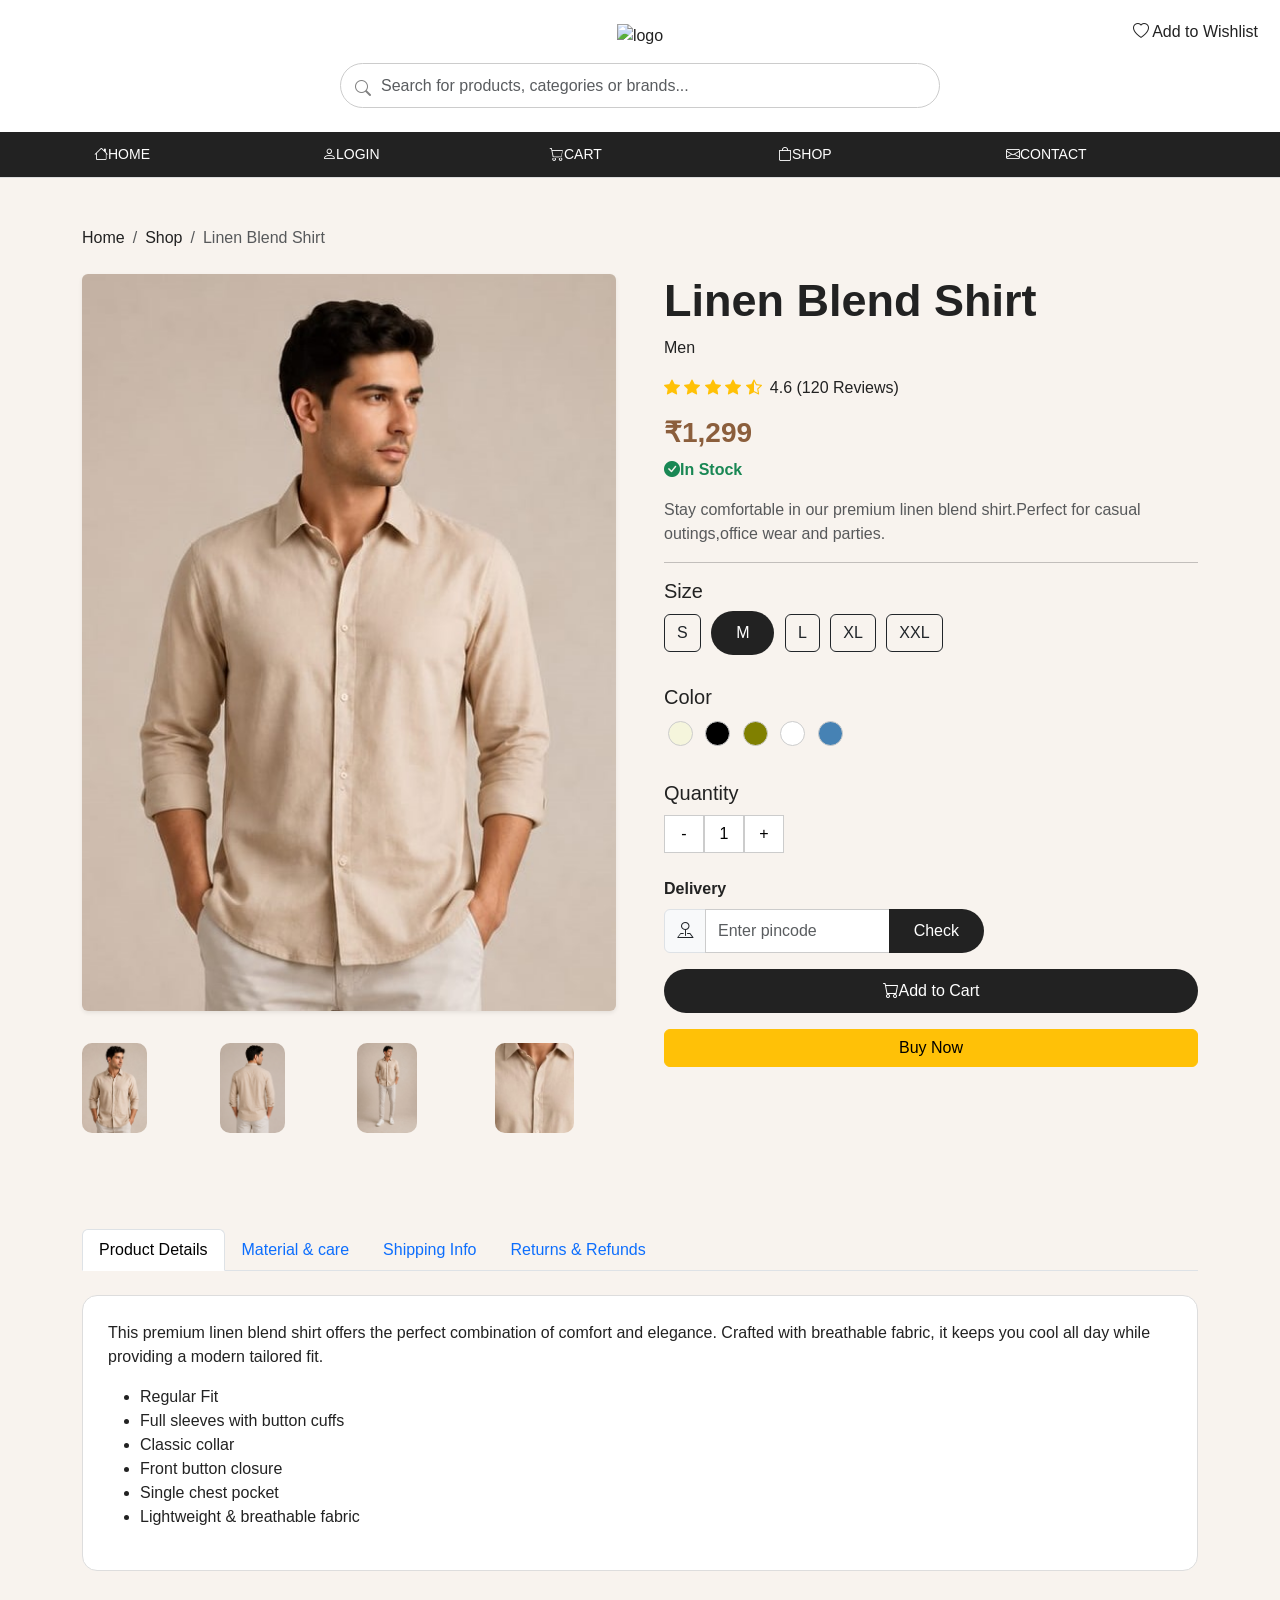
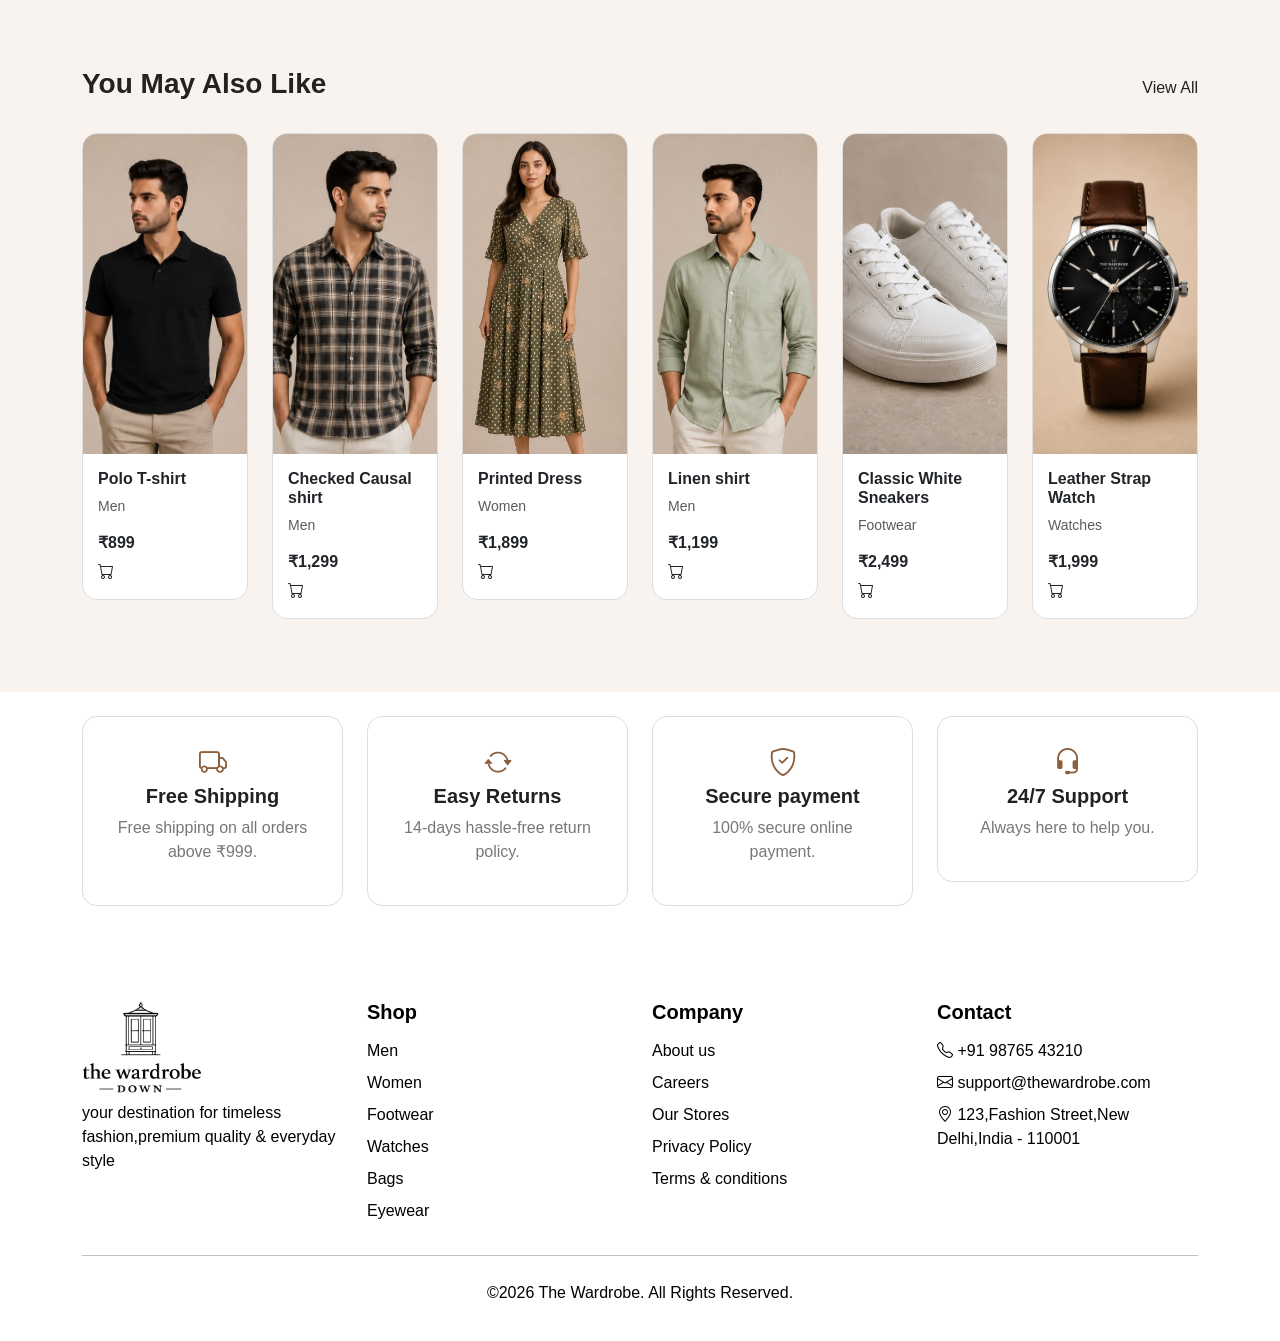
==== product.html @ a0ea41f4 "Add files via upload" ====
<!DOCTYPE html>
<html lang="en">
<head>
    <meta charset="UTF-8">
    <meta name="viewport" content="width=device-width, initial-scale=1.0">
    <title>The Wardrobe . Product</title>
    <link rel="stylesheet" href="bootstrap.css">
    <link rel="stylesheet" href="https://cdn.jsdelivr.net/npm/bootstrap-icons@1.13.1/font/bootstrap-icons.min.css">
    <link rel="stylesheet" href="style.css">
</head>
<body>
    <header>
                <div class="container text-center py-4">
                    <img src="assests/logo1.jpg" width="200" alt="logo">
                    <div class="search-box mx-auto">
                      <i class="bi bi-search"></i>
                      <input type="text" class="form-control" placeholder="Search for products, categories or brands...">
                    </div>
                </div>
                <div class="icon-bar">
                    <div class="container">
                        <div class="row text">
                            <div class="col">
                                <a href="index.html"><i class="bi bi-house"></i>HOME</a>
                            </div>
                            <div class="col">
                               <a href="login.html"><i class="bi bi-person"></i>LOGIN</a>
                            </div>
                            <div class="col">
                                <a href="cart.html"><i class="bi bi-cart"></i>CART</a>
                            </div>
                            <div class="col">
                                <a href="products.html"><i class="bi bi-bag"></i>SHOP</a>
                            </div>
                            <div class="col">
                                <a href="contact.html"><i class="bi bi-envelope"></i>CONTACT</a>
                            </div>
                        </div>
                    </div>
                </div>
    </header>
    <main>
        <section class="product-page py-5">
            <div class="container">
                <nav aria-label="breadcrumb" class="mb-4">
                    <ol class="breadcrumb">
                        <li class="breadcrumb-item"><a href="index.html">Home</a></li>
                        <li class="breadcrumb-item"><a href="products.html">Shop</a></li>
                        <li class="breadcrumb-item active">Linen Blend Shirt</li>
                    </ol>
                </nav>
                <div class="row g-5">
                    <div class="col-lg-6">
                        <div class="main-image">
                            <img src="assests/Linen Blend Shirt.jpg" class="img-fluid rounded shadow-sm">
                        </div>
                        <div class="row mt-3 g-3">
                            <div class="col-3">
                                <img src="assests/Linen Blend Shirt.jpg" class="img-fluid thumb active">
                            </div>
                            <div class="col-3">
                                <img src="assests/Linen blend shirt back.jpg" class="img-fluid thumb">
                            </div>
                            <div class="col-3">
                                <img src="assests/Linen blend shirt full.jpg" class="img-fluid thumb">
                            </div>
                            <div class="col-3">
                                <img src="assests/Linen blend shirt part.jpg" class="img-fluid thumb">
                            </div>
                        </div>
                    </div>
                    <div class="col-lg-6">
                        <h1 class="fw-bold">Linen Blend Shirt</h1>
                        <p>Men</p>
                        <div class="d-flex align-items-center mb-3">
                            <div class="text-warning me-2">
                                <i class="bi bi-star-fill"></i>
                                <i class="bi bi-star-fill"></i>
                                <i class="bi bi-star-fill"></i>
                                <i class="bi bi-star-fill"></i>
                                <i class="bi bi-star-half"></i>
                            </div>
                            <span>4.6 (120 Reviews)</span>
                        </div>
                        <h2 class="price">&#8377;1,299</h2>
                        <p class="text-success fw-semibold"><i class="bi bi-check-circle-fill"></i>In Stock</p>
                        <p class="text-muted">Stay comfortable in our premium linen blend shirt.Perfect for casual outings,office wear and parties.</p>
                        <hr>
                        <h5>Size</h5>
                        <div class="size-buttons mb-4">
                            <button class="btn btn-outline-dark">S</button>
                            <button class="btn btn-dark">M</button>
                            <button class="btn btn-outline-dark">L</button>
                            <button class="btn btn-outline-dark">XL</button>
                            <button class="btn btn-outline-dark">XXL</button>
                        </div>
                        <h5>Color</h5>
                        <div class="color-options mb-4">
                            <span class="color beige"></span>
                            <span class="color black"></span>
                            <span class="color olive"></span>
                            <span class="color white"></span>
                            <span class="color blue"></span>
                        </div>
                        <h5>Quantity</h5>
                        <div class="quantity mb-4">
                            <button>-</button>
                            <input type="text" value="1">
                            <button>+</button>
                        </div>
                        <div class="mb-3" style="max-width:320px">
                          <label class="form-label fw-semibold">Delivery</label>
                          <div class="input-group">
                            <span class="input-group-text"><i class="bi bi-pin-map"></i></span>
                            <input class="form-control" placeholder="Enter pincode">
                            <button class="btn btn-dark">Check</button>
                          </div>
                        </div> 
                        <div class="d-grid gap-3">
                            <a class="btn btn-dark btn-lag" href="cart.html"><i class="bi bi-cart"></i>Add to Cart</a>
                            <a class="btn btn-warning btn-lag" href="checkout.html">Buy Now</a>
                        </div>
                        <div class="d-flex justify-content-center mt-4">
                            <span class="wishlist"><i class="bi bi-heart"></i> Add to Wishlist</span>
                        </div>
                    </div>
                </div>
            </div>
        </section>
        <section class="product-details py-5">
            <div class="container">
                <ul class="nav nav-tabs mb-4">
                    <li class="nav-item"><a class="nav-link active" href="#">Product Details</a></li>
                    <li class="nav-item"><a class="nav-link" href="#">Material & care</a></li>
                    <li class="nav-item"><a class="nav-link" href="#">Shipping Info</a></li>
                    <li class="nav-item"><a class="nav-link" href="#">Returns & Refunds</a></li>
                </ul>
                <div class="detail-box">
                    <p>This premium linen blend shirt offers the perfect combination of comfort and elegance. Crafted with breathable fabric, it keeps you cool all day while providing a modern tailored fit.</p>
                    <ul>
                        <li>Regular Fit</li>
                        <li>Full sleeves with button cuffs</li>
                        <li>Classic collar</li>
                        <li>Front button closure</li>
                        <li>Single chest pocket</li>
                        <li>Lightweight & breathable fabric</li>
                    </ul>
                </div>
            </div>
        </section>
        <section class="related-product py-5">
            <div class="container">
                <div class="d-flex justify-content-between align-items-center mb-4">
                    <h3 class="fw-bold">You May Also Like</h3>
                    <a href="#" class="text-decoration-none">View All</a>
                </div>
                <div class="row g-4">
                <div class="col-lg-2 col-md-4 col-6">
                    <div class="card product-card">
                        <a href="product.html"><img src="assests/Polo t-Shirt.jpg" class="card-img-top"></a>
                        <div class="card-body">
                            <h6>Polo T-shirt</h6>
                            <p class="small text-muted">Men</p>
                            <h6>&#8377;899</h6>
                            <a href="cart.html"><i class="bi bi-cart"></i></a>
                        </div>
                    </div>
                </div><div class="col-lg-2 col-md-4 col-6">
                    <div class="card product-card">
                        <a href="product.html"><img src="assests/Checked Casual Shirt.jpg" class="card-img-top"></a>
                        <div class="card-body">
                            <h6>Checked Causal shirt</h6>
                            <p class="small text-muted">Men</p>
                            <h6>&#8377;1,299</h6>
                            <a href="cart.html"><i class="bi bi-cart"></i></a>
                        </div>
                    </div>
                </div>
                <div class="col-lg-2 col-md-4 col-6">
                    <div class="card product-card">
                        <a href="product.html"><img src="assests/Printed Dress.jpg" class="card-img-top"></a>
                        <div class="card-body">
                            <h6>Printed Dress</h6>
                            <p class="small text-muted">Women</p>
                            <h6>&#8377;1,899</h6>
                            <a href="cart.html"><i class="bi bi-cart"></i></a>
                        </div>
                    </div>
                </div>
                <div class="col-lg-2 col-md-4 col-6">
                    <div class="card product-card">
                        <a href="product.html"><img src="assests/Linen Shirt.jpg" class="card-img-top"></a>
                        <div class="card-body">
                            <h6>Linen shirt</h6>
                            <p class="small text-muted">Men</p>
                            <h6>&#8377;1,199</h6>
                            <a href="cart.html"><i class="bi bi-cart"></i></a>
                        </div>
                    </div>
                </div>
                <div class="col-lg-2 col-md-4 col-6">
                    <div class="card product-card">
                        <a href="product.html"><img src="assests/Classic White Sneakers.jpg" class="card-img-top"></a>
                        <div class="card-body">
                            <h6>Classic White Sneakers</h6>
                            <p class="small text-muted">Footwear</p>
                            <h6>&#8377;2,499</h6>
                            <a href="cart.html"><i class="bi bi-cart"></i></a>
                        </div>
                    </div>
                </div>
                <div class="col-lg-2 col-md-4 col-6">
                    <div class="card product-card">
                        <a href="product.html"><img src="assests/Leather Strap Watch.jpg" class="card-img-top"></a>
                        <div class="card-body">
                            <h6>Leather Strap Watch</h6>
                            <p class="small text-muted">Watches</p>
                            <h6>&#8377;1,999</h6>
                            <a href="cart.html"><i class="bi bi-cart"></i></a>
                        </div>
                    </div>
                </div>
                </div>
            </div>
        </section>
        <section class="services py-4">
            <div class="container">
                <div class="row g-4">
                    <div class="col-lg-3 col-md-6">
                        <div class="service-box">
                            <i class="bi bi-truck"></i>
                            <h5>Free Shipping</h5>
                            <p>Free shipping on all orders above &#8377;999.</p>
                        </div>
                    </div>
                    <div class="col-lg-3 col-md-6">
                        <div class="service-box">
                            <i class="bi bi-arrow-repeat"></i>
                            <h5>Easy Returns</h5>
                            <p>14-days hassle-free return policy.</p>
                        </div>
                    </div>
                    <div class="col-lg-3 col-md-6">
                        <div class="service-box">
                            <i class="bi bi-shield-check"></i>
                            <h5>Secure payment</h5>
                            <p>100% secure online payment.</p>
                        </div>
                    </div>
                    <div class="col-lg-3 col-md-6">
                        <div class="service-box">
                            <i class="bi bi-headset"></i>
                            <h5>24/7 Support</h5>
                            <p>Always here to help you.</p>
                        </div>
                    </div>
                </div>
            </div>
        </section>
    </main>
    <footer class="footer">
        <div class="container">
            <div class="row">
                <div class="col">
                    <img src="assests/logo.jpg" width="120">
                    <p>your destination for timeless fashion,premium quality & everyday style</p>
                    <div class="social-icons d-flex justify-content-between">
                        <a href="#"><i class="bi bi-facebook"></i></a>
                        <a href="#"><i class="bi bi-instagram"></i></a>
                        <a href="#"><i class="bi bi-twitter-x"></i></a>
                        <a href="#"><i class="bi bi-youtube"></i></a>
                    </div>
                </div>
                <div class="col">
                    <h5>Shop</h5>
                    <ul>
                        <li><a href="products.html">Men</a></li>
                        <li><a href="products.html">Women</a></li>
                        <li><a href="products.html">Footwear</a></li>
                        <li><a href="products.html">Watches</a></li>
                        <li><a href="products.html">Bags</a></li>
                        <li><a href="products.html">Eyewear</a></li>
                    </ul>
                </div>
                <div class="col">
                    <h5>Company</h5>
                    <ul>
                        <li><a href="#">About us</a></li>
                        <li><a href="#">Careers</a></li>
                        <li><a href="#">Our Stores</a></li>
                        <li><a href="#">Privacy Policy</a></li>
                        <li><a href="#">Terms & conditions</a></li>
                    </ul>
                </div>
                <div class="col">
                    <h5>Contact</h5>
                    <ul>
                    <li><i class="bi bi-telephone"></i>  +91 98765 43210</li>
                    <li><i class="bi bi-envelope"></i>   support@thewardrobe.com</li>
                    <li><i class="bi bi-geo-alt"></i>   123,Fashion Street,New Delhi,India - 110001</li>
                    </ul>
                </div>
            </div>
            <hr>
            <div class="copyright">
                <p>&copy;2026 The Wardrobe. All Rights Reserved.</p>
            </div>
        </div>
    </footer> 

</body>
</html>
---- style.css ----
body {
  margin: 0;
  font-family: Arial, sans-serif;
  background-color: #f8f3ee;
  color: #222;
}
a {
  text-decoration: none;
  color: inherit;
}
img {
  max-width: 100%;
}
header {
  background-color: #fff;
  border-bottom: 1px solid #ddd;
}
header img {
  margin-bottom: 15px;
}
.search-box {
  max-width: 600px;
  margin: auto;
  position: relative;
}
.search-box i {
  position: absolute;
  top: 14px;
  left: 15px;
  color: gray;
}
.search-box input {
  padding-left: 40px;
  border-radius: 25px;
  height: 45px;
}
.icon-bar {
  background-color: #222;
}
.icon-bar a {
  color: white;
  padding: 12px;
  display: block;
  font-size: 14px;
}
.icon-bar a:hover {
  background-color: #8b5e3c;
}
.hero-banner {
  padding: 30px 0;
}
.hero-banner .row {
  min-height: 450px;
  background-size: cover;
  background-position: center;
  border-radius: 20px;
}
.hero-banner h1 {
  font-size: 60px;
  font-weight: bold;
  color: white;
}
.hero-banner p {
  color: white;
  font-size: 20px;
}
.hero-banner .col-lg-6 {
  padding: 60px;
}
.btn-dark,
.login-btn,
.register-btn,
.submit-btn,
.checkout-btn {
  background-color: #222 !important;
  border: none !important;
  color: white !important;
  border-radius: 25px;
  padding: 10px 25px;
}
.btn-dark:hover,
.login-btn:hover,
.register-btn:hover,
.submit-btn:hover,
.checkout-btn:hover {
  background-color: #8b5e3c !important;
}
.section-title h3,
.shop-page h2,
.cart-section h2,
.checkout h1,
.help-heading h1,
.page-tittle h1,
.register-section h1 {
  font-weight: bold;
  color: #222;
}
.section-title p,
.cart-section p,
.checkout p,
.help-heading p {
  color: #777;
}
.category-section {
  padding: 50px 0;
}
.category-card {
  background-color: white;
  border: 1px solid #ddd;
  padding: 12px;
  text-align: center;
  border-radius: 15px;
  margin-bottom: 20px;
}
.category-card:hover {
  transform: translateY(-5px);
  transition: 0.3s;
}
.category-card img {
  border-radius: 12px;
  height: 220px;
  object-fit: cover;
}
.category-card h6 {
  margin-top: 10px;
  font-weight: bold;
}
.featured-products,
.related-product,
.shop-page {
  padding: 50px 0;
}
.product-box,
.product-card {
  background-color: white;
  border: 1px solid #ddd !important;
  border-radius: 15px !important;
  overflow: hidden;
  margin-bottom: 25px;
}
.product-box:hover,
.product-card:hover {
  transform: translateY(-5px);
  transition: 0.3s;
}
.product-box img,
.product-card img {
  height: 320px;
  width: 100%;
  object-fit: cover;
}
.product-content,
.product-card .card-body {
  padding: 15px;
}.pagination .page-link{
   color: #8b5e3c;
   border: 1px solid #ddd;
}
.pagination .page-link:hover{
  background-color: #8b5e3c;
  color: #fff;
}
.pagination .page-item.active .page-link{
  background-color: #8b5e3c;
  border-color: #8b5e3c;
  color: #fff;
}
.product-content h6,
.product-card h5,
.product-card h6 {
  font-weight: bold;
}
.product-card .card-body h4{
  color: #8b5e3c;
}

.price-row {
  display: flex;
  justify-content: space-between;
  align-items: center;
}
.price-row span,
.price {
  color: #8b5e3c;
  font-weight: bold;
}
.price-row i {
  background-color: #222;
  color: white;
  padding: 10px;
  border-radius: 50%;
}
.wishlist {
  position: absolute;
  top: 12px;
  right: 12px;
  background-color: white;
  padding: 8px 10px;
  border-radius: 50%;
}
.promo-section {
  padding: 50px 0;
}
.promo-banner {
  min-height: 350px;
  background-size: cover;
  background-position: center;
  border-radius: 20px;
  margin-bottom: 20px;
  position: relative;
}
.promo-content {
  padding: 45px;
  max-width: 350px;
}
.promo-content h2 {
  font-size: 45px;
  font-weight: bold;
}
.promo-content p {
  color: #555;
}
.promo-btn-dark,
.promo-btn-light {
  display: inline-block;
  padding: 10px 22px;
  border-radius: 25px;
  margin-top: 10px;
}
.promo-btn-dark {
  background-color: #222;
  color: white;
}
.promo-btn-light {
  background-color: white;
  color: #222;
}
.services {
  background-color: #fff;
  padding: 40px 0;
}
.service-box {
  text-align: center;
  padding: 25px;
  border: 1px solid #ddd;
  border-radius: 15px;
  margin-bottom: 20px;
  background-color: white;
}
.service-box i {
  font-size: 28px;
  color: #8b5e3c;
  margin-bottom: 10px;
}
.service-box h5 {
  font-weight: bold;
}
.service-box p {
  color: #777;
}
.footer {
  background-color: white;
  color:black;
  padding: 50px 0 20px;
}
.footer h5 {
  font-weight: bold;
  margin-bottom: 15px;
}
.footer p,
.footer li,
.footer a {
  color: black;
}
.footer ul {
  list-style: none;
  padding-left: 0;
}
.footer li {
  margin-bottom: 8px;
}
.footer a:hover {
  color: grey;
}
.social-icons a {
  color: white;
  margin-right: 10px;
  font-size: 18px;
}
.copyright {
  text-align: center;
  margin-top: 25px;
}
.filter-box {
  background-color: white;
  border: 1px solid #ddd;
  padding: 20px;
  border-radius: 15px;
  margin-bottom: 25px;
}
.filter-box h5 {
  font-weight: bold;
}
.filter-box ul {
  padding-left: 0;
  list-style: none;
}
.filter-box li {
  margin-bottom: 8px;
}
.color {
  width: 25px;
  height: 25px;
  display: inline-block;
  border-radius: 50%;
  border: 1px solid #ccc;
  margin: 4px;
}
.black { background-color: black; }
.white { background-color: white; }
.beige { background-color: beige; }
.brown { background-color: brown; }
.olive { background-color: olive; }
.navy { background-color: navy; }
.gray { background-color: gray; }
.blue { background-color: steelblue; }
.filter-btn {
  background-color: #222;
  color: white;
  border: none;
  padding: 10px 20px;
  border-radius: 25px;
}
.product-page {
  padding: 50px 0;
}
.main-image img {
  border-radius: 20px;
}
.thumb {
  border-radius: 10px;
  cursor: pointer;
  height: 90px;
  object-fit: cover;
}
.thumb:hover {
  border: 2px solid #8b5e3c;
}
.product-page h1 {
  font-size: 45px;
  font-weight: bold;
}
.product-page .price {
  font-size: 28px;
}
.size-buttons .btn {
  margin-right: 6px;
  margin-bottom: 6px;
}
.quantity {
  display: flex;
  align-items: center;
  margin-top: 10px;
}
.quantity button,
.quantity input {
  width: 40px;
  height: 38px;
  text-align: center;
  border: 1px solid #ccc;
  background-color: white;
}
.detail-box {
  background-color: white;
  border: 1px solid #ddd;
  padding: 25px;
  border-radius: 15px;
}
.cart-section {
  padding: 50px 0;
}
.cart-card,
.summary,
.checkout-card,
.help-card,
.login-card,
.register-card {
  background-color: white;
  border: 1px solid #ddd;
  border-radius: 15px;
  padding: 25px;
}
.cart-item {
  display: flex;
  align-items: center;
  gap: 15px;
  border-bottom: 1px solid #ddd;
  padding: 20px 0;
}
.cart-item img {
  width: 100px;
  height: 120px;
  object-fit: cover;
  border-radius: 12px;
}
.cart-item h5 {
  font-weight: bold;
}
.summary h3 {
  font-weight: bold;
}
.checkout-btn {
  display: block;
  width: 100%;
  text-align: center;
  margin-top: 15px;
}
.checkout {
  padding: 50px 0;
}
.checkout-card {
  margin-bottom: 25px;
}
.checkout-card h3 {
  font-weight: bold;
}
.checkout-card img {
  width: 60px;
  height: 75px;
  object-fit: cover;
  border-radius: 10px;
}
.page-tittle,
.help-heading,
.register-section .text-center {
  text-align: center;
  padding: 50px 0 25px;
}
.login-section,
.register-section {
  padding-bottom: 50px;
}
.login-left,
.register-left {
  padding: 35px;
}
.login-left h3,
.register-left h3 {
  font-weight: bold;
  margin-bottom: 20px;
}
.login-right,
.register-right {
  min-height: 450px;
  position: relative;
}
.login-right img,
.register-right img {
  width: 100%;
  height: 100%;
  object-fit: cover;
}
.login-right .content,
.register-right .container {
  position: absolute;
  bottom: 30px;
  left: 30px;
  right: 30px;
  color: white;
}
.login-right h2,
.register-right h2 {
  font-size: 40px;
  font-weight: bold;
}
.help-setion {
  padding: 40px 0;
}
.help-card h3,
.help-card h4 {
  font-weight: bold;
}
.help-card textarea {
  width: 100%;
  min-height: 130px;
  padding: 12px;
  border: 1px solid #ccc;
  border-radius: 10px;
}
.contact-row {
  display: flex;
  align-items: center;
  gap: 12px;
  margin-bottom: 14px;
}
.contact-row i {
  color: #8b5e3c;
  font-size: 20px;
}
.topic {
  background-color: #f8f3ee;
  padding: 12px;
  border-radius: 10px;
  margin-bottom: 10px;
}
.form-control,
.form-select {
  border-radius: 10px;
  border: 1px solid #ccc;
}
.form-control:focus,
.form-select:focus {
  border-color: #8b5e3c;
  box-shadow: none;
}
label {
  font-weight: bold;
}
@media (max-width: 992px) {
  .hero-banner h1 {
    font-size: 45px;
  }
  .hero-banner .col-lg-6 {
    padding: 40px;
  }
  .product-box img,
  .product-card img {
    height: 260px;
  }
  .cart-item {
    flex-wrap: wrap;
  }
  .login-right,
  .register-right {
    min-height: 350px;
  }
}
@media (max-width: 768px) {
  .hero-banner .row {
    min-height: 380px;
  }
  .hero-banner h1 {
    font-size: 38px;
  }
  .hero-banner p {
    font-size: 16px;
  }
  .promo-content h2 {
    font-size: 35px;
  }
  .product-page h1 {
    font-size: 35px;
  }
  .cart-item img {
    width: 85px;
    height: 100px;
  }
  .footer {
    text-align: center;
  }
}
@media (max-width: 576px) {
  .hero-banner .col-lg-6 {
    padding: 25px;
  }
  .hero-banner h1 {
    font-size: 32px;
  }
  .promo-content {
    padding: 25px;
  }
  .promo-content h2 {
    font-size: 30px;
  }
  .product-box img,
  .product-card img {
    height: 230px;
  }
  .cart-item {
    display: block;
    text-align: center;
  }
  .cart-item img {
    margin: auto;
    margin-bottom: 10px;
  }
  .login-left,
  .register-left {
    padding: 25px;
  }
  .login-right h2,
  .register-right h2 {
    font-size: 30px;
  }
}
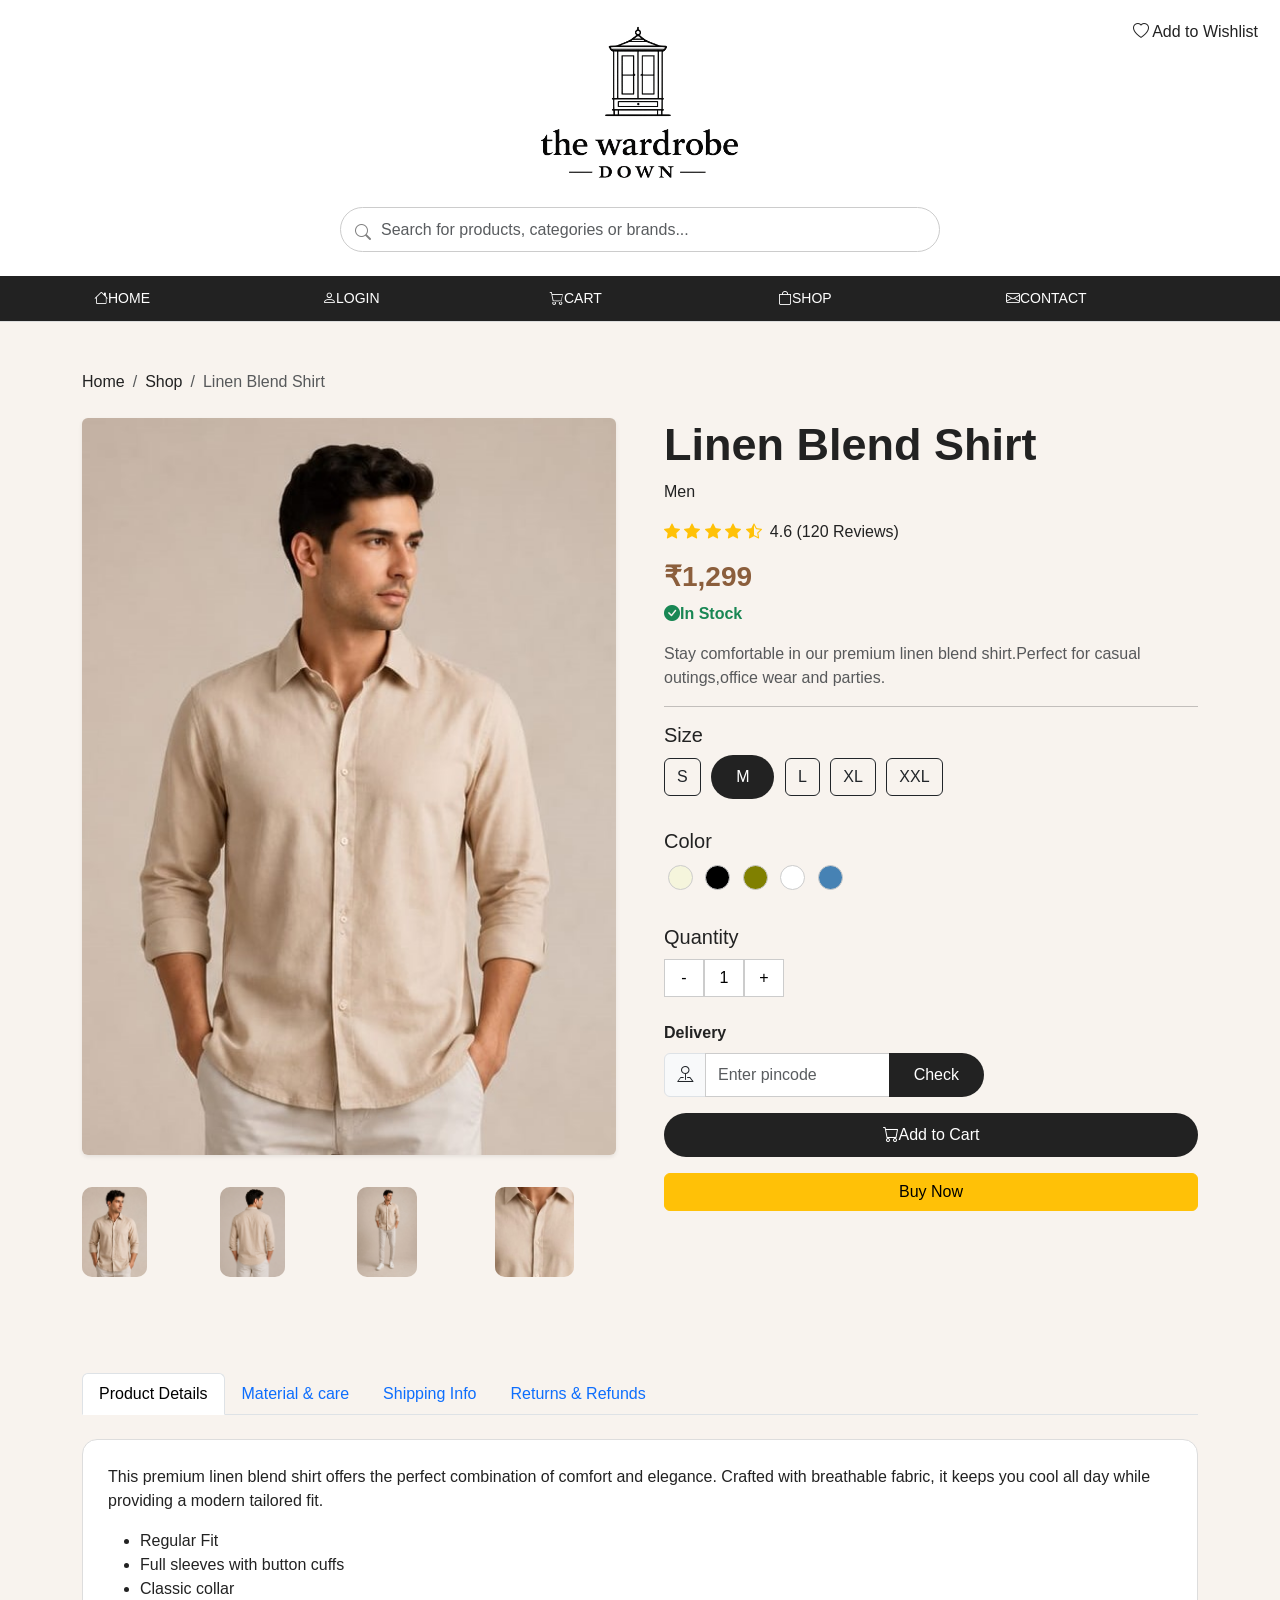
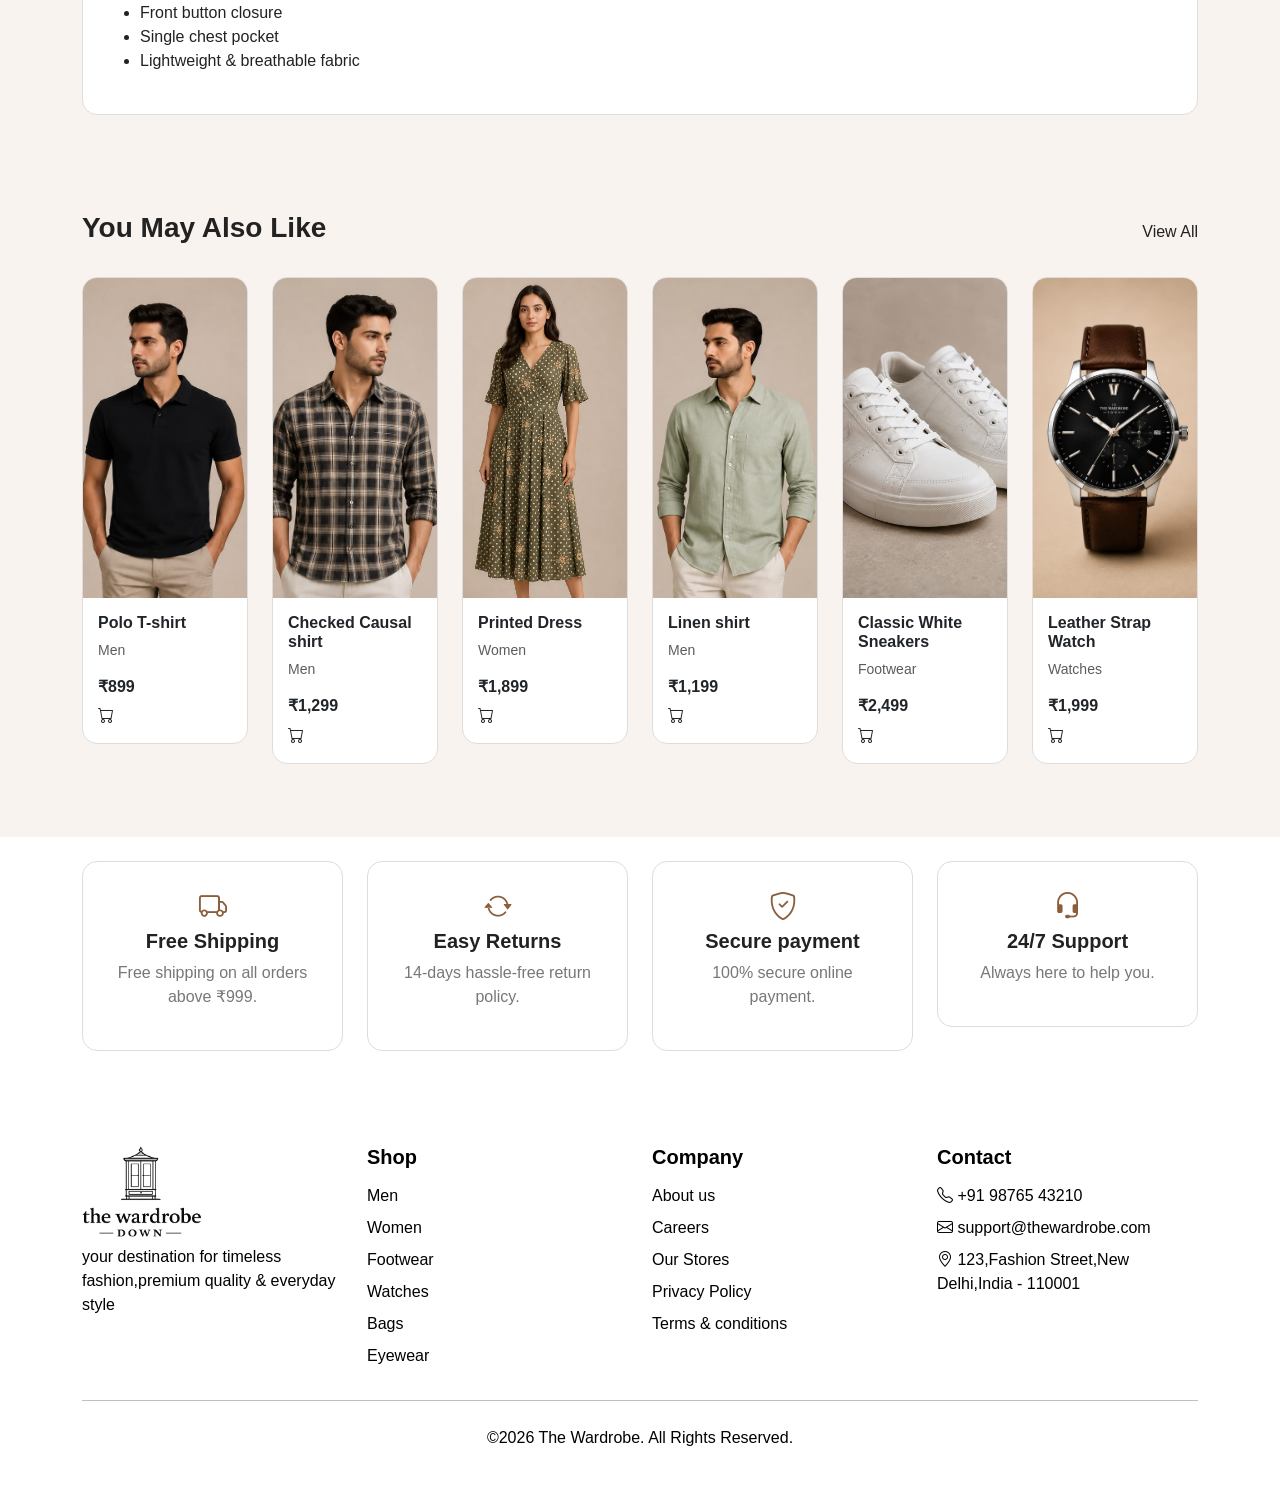
==== commit db39e47b: "Update product.html" ====
--- a/product.html
+++ b/product.html
@@ -11,7 +11,7 @@
 <body>
     <header>
                 <div class="container text-center py-4">
-                    <img src="assests/logo1.jpg" width="200" alt="logo">
+                    <img src="assests/logo.jpg" width="200" alt="logo">
                     <div class="search-box mx-auto">
                       <i class="bi bi-search"></i>
                       <input type="text" class="form-control" placeholder="Search for products, categories or brands...">
@@ -309,4 +309,4 @@
     </footer> 
 
 </body>
-</html>+</html>
